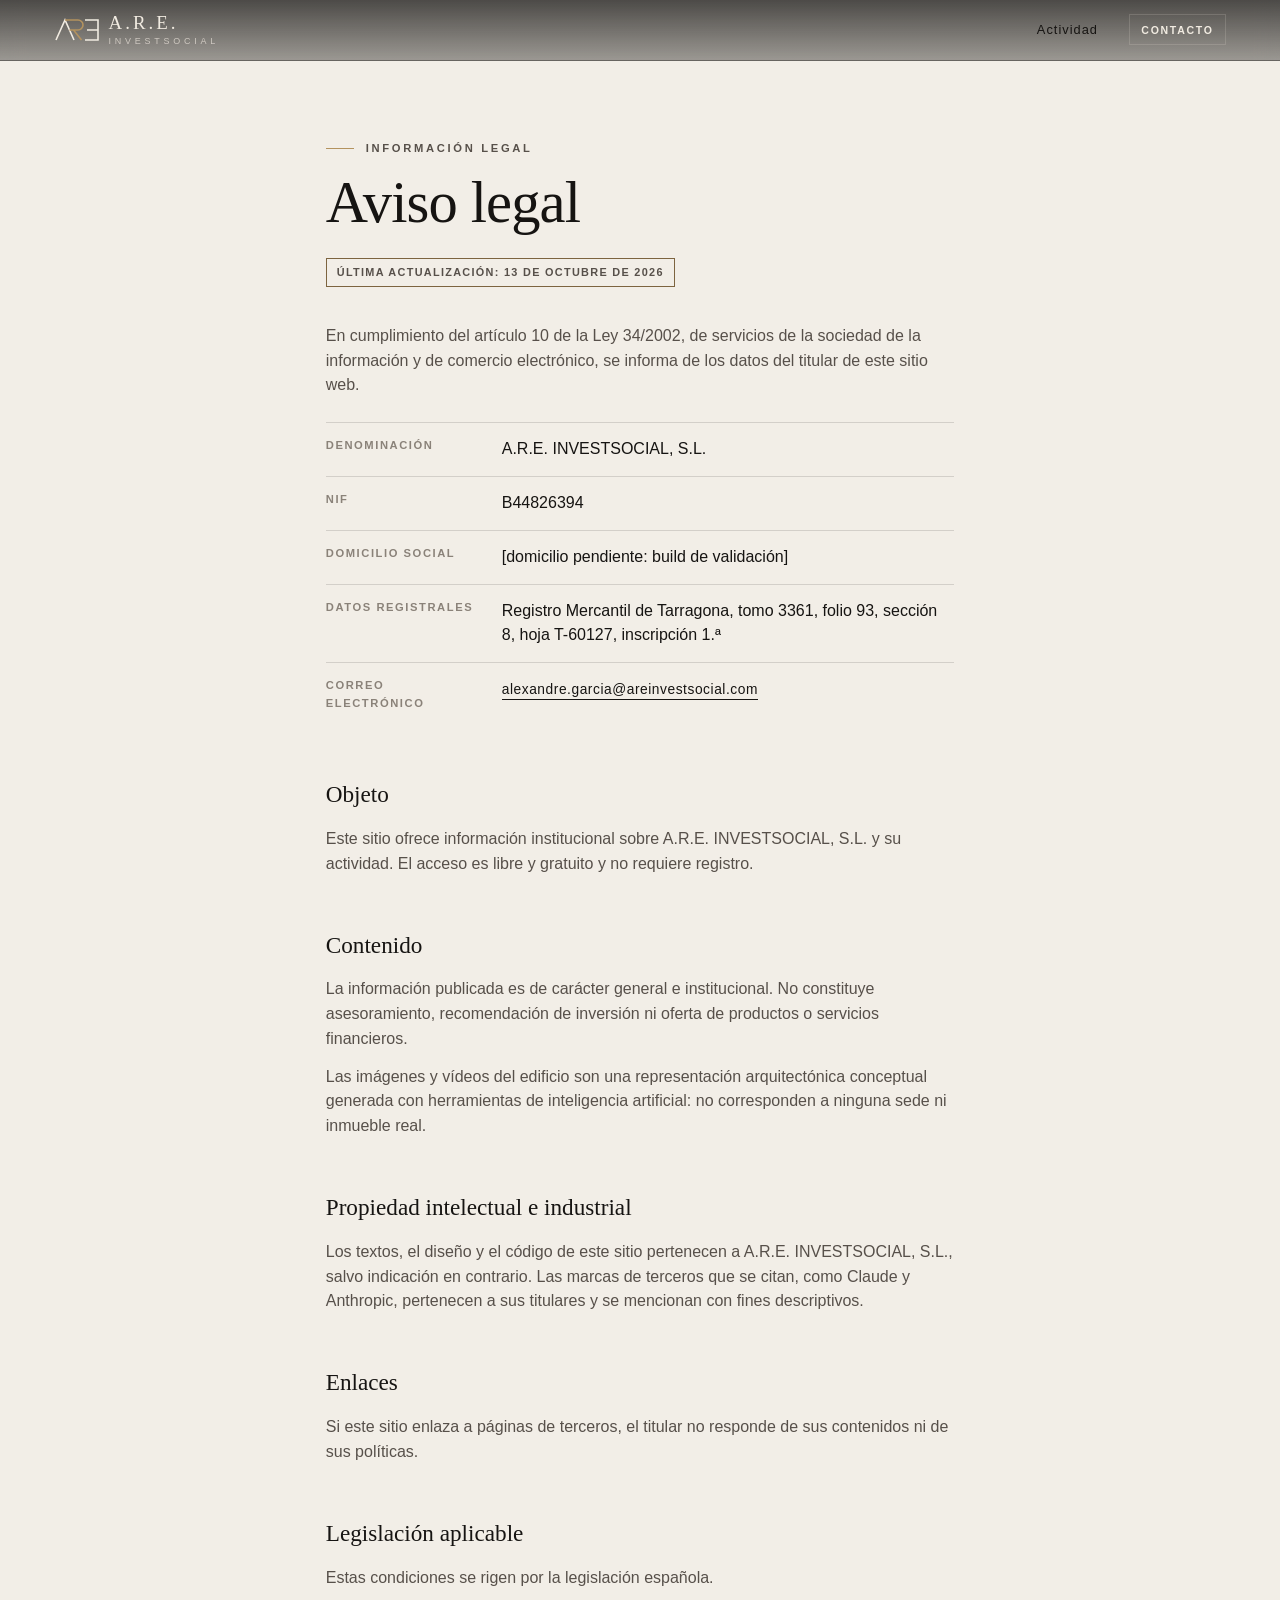
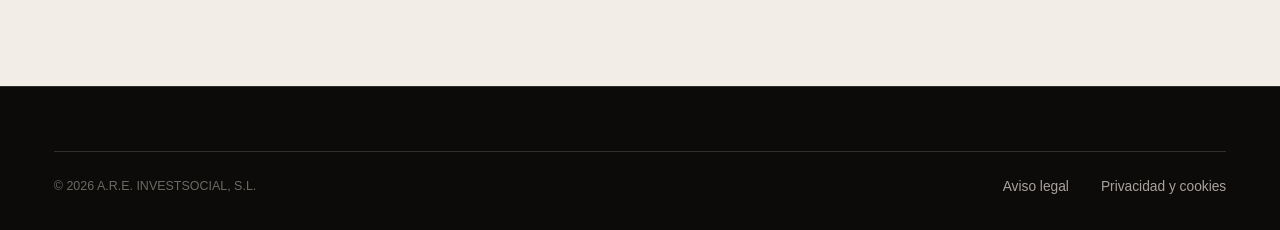
==== aviso-legal.html @ 9e73d2ab "Build de validación (sin domicilio; no publicable)" ====
<!doctype html>
<html lang="es">
<head>
  <meta charset="utf-8">
  <meta name="viewport" content="width=device-width, initial-scale=1">
  <meta http-equiv="Content-Security-Policy" content="default-src 'self'; script-src 'self'; style-src 'self'; img-src 'self' data:; object-src 'none'; base-uri 'none'; form-action 'none'">
  <meta name="referrer" content="strict-origin-when-cross-origin">
  <title>Aviso legal · A.R.E. INVESTSOCIAL</title>
  <meta name="description" content="Aviso legal de areinvestsocial.com: datos del titular conforme a la Ley 34/2002 y condiciones de uso.">
  <meta name="robots" content="noindex, nofollow">
  <link rel="canonical" href="https://areinvestsocial.com/aviso-legal.html">
  <link rel="icon" href="assets/img/favicon.svg" type="image/svg+xml">
  <link rel="stylesheet" href="assets/css/tokens.css">
  <link rel="stylesheet" href="assets/css/site.css">
  <link rel="stylesheet" href="assets/css/convergencia.css">
</head>
<body class="page">
  <a class="skip" href="#contenido">Saltar al contenido</a>
  <header class="site-header">
    <a class="brand" href="index.html" aria-label="A.R.E. INVESTSOCIAL — inicio"><svg class="brand__logo" viewBox="0 0 92 48" aria-hidden="true"><path d="M4 44 22 4l18 40M62 4h26v40H62M66 24h22" fill="none" stroke="currentColor" stroke-width="3.2" stroke-linejoin="miter"/><path class="brand__r" d="M22 4h26a10 10 0 0 1 0 20H31m8 0 16 20" fill="none" stroke-width="3.2"/></svg><span class="brand__text"><span class="brand__mark">A.R.E.</span><span class="brand__name">Investsocial</span></span></a>
    <nav class="site-nav" aria-label="Principal"><a href="index.html#actividad" class="nav-link">Actividad</a><a href="index.html#contacto" class="btn btn--ghost btn--sm">Contacto</a></nav>
  </header>
  <main id="contenido" class="doc">
    <p class="eyebrow eyebrow--dark">Información legal</p>
    <h1 class="h2 h2--dark">Aviso legal</h1>
    <p class="draft">Última actualización: 13 de octubre de 2026</p>
    <p class="text">En cumplimiento del artículo 10 de la Ley 34/2002, de servicios de la sociedad de la información y de comercio electrónico, se informa de los datos del titular de este sitio web.</p>
    <dl class="facts">
      <div><dt>Denominación</dt><dd>A.R.E. INVESTSOCIAL, S.L.</dd></div>
      <div><dt>NIF</dt><dd>B44826394</dd></div>
      <div><dt>Domicilio social</dt><dd>[domicilio pendiente: build de validación]</dd></div>
      <div><dt>Datos registrales</dt><dd>Registro Mercantil de Tarragona, tomo 3361, folio 93, sección 8, hoja T-60127, inscripción 1.ª</dd></div>
      <div><dt>Correo electrónico</dt><dd><a class="link" href="mailto:alexandre.garcia@areinvestsocial.com">alexandre.garcia@areinvestsocial.com</a></dd></div>
    </dl>
    <h2>Objeto</h2>
    <p>Este sitio ofrece información institucional sobre A.R.E. INVESTSOCIAL, S.L. y su actividad. El acceso es libre y gratuito y no requiere registro.</p>
    <h2>Contenido</h2>
    <p>La información publicada es de carácter general e institucional. No constituye asesoramiento, recomendación de inversión ni oferta de productos o servicios financieros.</p>
    <p>Las imágenes y vídeos del edificio son una representación arquitectónica conceptual generada con herramientas de inteligencia artificial: no corresponden a ninguna sede ni inmueble real.</p>
    <h2>Propiedad intelectual e industrial</h2>
    <p>Los textos, el diseño y el código de este sitio pertenecen a A.R.E. INVESTSOCIAL, S.L., salvo indicación en contrario. Las marcas de terceros que se citan, como Claude y Anthropic, pertenecen a sus titulares y se mencionan con fines descriptivos.</p>
    <h2>Enlaces</h2>
    <p>Si este sitio enlaza a páginas de terceros, el titular no responde de sus contenidos ni de sus políticas.</p>
    <h2>Legislación aplicable</h2>
    <p>Estas condiciones se rigen por la legislación española.</p>
  </main>
  <footer class="site-footer"><div class="site-footer__row site-footer__row--meta"><p>© 2026 A.R.E. INVESTSOCIAL, S.L.</p><nav class="site-footer__links" aria-label="Legal"><a href="aviso-legal.html" aria-current="page">Aviso legal</a><a href="privacidad.html">Privacidad y cookies</a></nav></div></footer>
</body>
</html>
---- assets/css/tokens.css ----
/* A.R.E. V2 — tokens del sistema visual.
   Paleta derivada de la biblia del edificio: piedra caliza, roble, bronce oscuro, vidrio; noche cálida para el recorrido. */
:root {
  /* Color */
  --ink: #0c0b0a;          /* noche cálida: fondo del recorrido */
  --ink-2: #161412;
  --ink-3: #221f1b;
  --bone: #f2eee7;         /* caliza apomazada: fondo editorial */
  --stone: #e4ded3;
  --stone-2: #cfc7b9;
  --oak: #8a6a48;
  --bronze: #b4935f;       /* acento único */
  --bronze-deep: #7d6440;
  --glass: #8f9a93;

  --on-dark: #f1ebe1;
  --on-dark-2: rgba(241, 235, 225, 0.68);
  --on-dark-3: rgba(241, 235, 225, 0.42);
  --line-dark: rgba(241, 235, 225, 0.16);
  --on-light: #161412;
  --on-light-2: #57504a;
  --on-light-3: #8a8279;
  --line-light: rgba(22, 20, 18, 0.14);

  /* Tipografía */
  --f-display: 'Iowan Old Style', 'Palatino Linotype', Georgia, serif;
  --f-text: -apple-system, BlinkMacSystemFont, 'Segoe UI', 'Helvetica Neue', Arial, sans-serif;
  --t-display: clamp(2.7rem, 1.2rem + 5.4vw, 7rem);
  --t-h2: clamp(2.1rem, 1.1rem + 3.2vw, 4.4rem);
  --t-h3: clamp(1.35rem, 1.1rem + 0.8vw, 1.85rem);
  --t-lead: clamp(1.05rem, 0.95rem + 0.42vw, 1.32rem);
  --t-body: 1rem;
  --t-small: 0.875rem;
  --t-label: 0.7rem;
  --track-label: 0.24em;

  /* Espacio (escala 4/8) */
  --s-1: 4px; --s-2: 8px; --s-3: 12px; --s-4: 16px; --s-5: 24px; --s-6: 32px;
  --s-7: 48px; --s-8: 64px; --s-9: 96px; --s-10: 128px; --s-11: 192px;
  --gutter: clamp(20px, 4.2vw, 64px);
  --maxw: 1440px;

  /* Movimiento */
  --ease-out: cubic-bezier(0.16, 1, 0.3, 1);
  --ease-io: cubic-bezier(0.65, 0, 0.35, 1);
  --d-1: 160ms; --d-2: 320ms; --d-3: 700ms; --d-4: 1200ms;

  /* Recorrido */
  --journey-length: 6.5;   /* altura del recorrido en pantallas (6 masters, 5 cortes) */
}
@media (max-width: 760px) {
  :root { --journey-length: 5.5; }
}
---- assets/css/site.css ----
/* A.R.E. — versión maestra. Tokens en tokens.css. Sin dependencias ni recursos de terceros. */
*,*::before,*::after{box-sizing:border-box}
html{background:var(--ink);color:var(--on-dark);font-family:var(--f-text);font-size:16px;-webkit-text-size-adjust:100%;scroll-behavior:smooth}
@media (prefers-reduced-motion:reduce){html{scroll-behavior:auto}}
body{margin:0;line-height:1.55;-webkit-font-smoothing:antialiased;text-rendering:optimizeLegibility}
img{display:block;max-width:100%}
a{color:inherit}
h1,h2,h3,p,ul,ol,dl,dd,figure{margin:0}
:focus-visible{outline:2px solid var(--bronze);outline-offset:3px}
::selection{background:var(--bronze);color:var(--ink)}
.skip{position:absolute;left:-999px;top:0;background:var(--bone);color:var(--on-light);padding:var(--s-3) var(--s-4);z-index:60}
.skip:focus{left:var(--s-4);top:var(--s-4)}

/* ── Marca y cabecera ─────────────────────────────── */
.site-header{position:fixed;inset:0 0 auto 0;z-index:40;display:flex;align-items:center;justify-content:space-between;gap:var(--s-4);padding:14px var(--gutter);background:linear-gradient(180deg,rgba(12,11,10,.72),rgba(12,11,10,.38));-webkit-backdrop-filter:blur(12px) saturate(1.2);backdrop-filter:blur(12px) saturate(1.2);border-bottom:1px solid var(--line-dark)}
.brand{display:inline-flex;align-items:center;gap:.55em;text-decoration:none;color:var(--on-dark)}
.brand__logo{width:46px;height:24px}
.brand__mark{font-family:var(--f-display);font-size:1.2rem;letter-spacing:.12em}
.brand__name{font-size:.66rem;letter-spacing:.32em;text-transform:uppercase;color:var(--on-dark-2)}
.site-header__scene{font-size:var(--t-label);letter-spacing:var(--track-label);text-transform:uppercase;color:var(--on-dark-3)}
.site-nav{display:flex;gap:clamp(14px,2.4vw,32px);align-items:center}
.nav-link{text-decoration:none;font-size:.8rem;letter-spacing:.08em;position:relative;padding:6px 0}
.nav-link::after{content:"";position:absolute;left:0;right:0;bottom:0;height:1px;background:var(--bronze);transform:scaleX(0);transform-origin:left;transition:transform var(--d-2) var(--ease-out)}
.nav-link:hover::after,.nav-link:focus-visible::after{transform:scaleX(1)}

/* ── Botones y enlaces ────────────────────────────── */
.btn{position:relative;display:inline-flex;align-items:center;gap:.5em;padding:.9em 1.5em;border:1px solid var(--on-dark);text-decoration:none;font-size:.74rem;font-weight:600;letter-spacing:.16em;text-transform:uppercase;background:transparent;color:var(--on-dark);cursor:pointer;overflow:hidden;isolation:isolate;transition:color var(--d-2) var(--ease-out),border-color var(--d-2)}
.btn::before{content:"";position:absolute;inset:0;z-index:-1;background:var(--on-dark);transform:scaleY(0);transform-origin:bottom;transition:transform var(--d-2) var(--ease-out)}
.btn:hover,.btn:focus-visible{color:var(--ink)}
.btn:hover::before,.btn:focus-visible::before{transform:scaleY(1)}
.btn--light{background:var(--on-dark);color:var(--ink)}
.btn--light::before{background:var(--bronze)}
.btn--ghost{border-color:var(--line-dark)}
.btn--sm{padding:.6em 1.1em;font-size:.66rem}
.link{text-decoration:none;font-size:.86rem;letter-spacing:.04em;background:linear-gradient(currentColor,currentColor) 0 100%/100% 1px no-repeat;padding-bottom:3px;transition:background-size var(--d-2) var(--ease-out)}
.link:hover{background-size:0 1px;background-position:100% 100%}

/* ── Tipografía ───────────────────────────────────── */
.eyebrow{margin-bottom:var(--s-4);font-size:var(--t-label);font-weight:600;letter-spacing:var(--track-label);text-transform:uppercase;color:var(--on-dark-2);display:flex;align-items:center;gap:12px}
.eyebrow::before{content:"";width:28px;height:1px;background:var(--bronze);flex:none}
.eyebrow__code{color:var(--bronze)}
.eyebrow--dark{color:var(--on-light-2)}
.eyebrow--dark .eyebrow__code{color:var(--bronze-deep)}
.display{margin-bottom:var(--s-5);font-family:var(--f-display);font-weight:400;font-size:var(--t-display);line-height:.98;letter-spacing:-.02em;text-wrap:balance}
.h2{margin-bottom:var(--s-5);font-family:var(--f-display);font-weight:400;font-size:var(--t-h2);line-height:1.04;letter-spacing:-.015em;text-wrap:balance}
.h2--dark{color:var(--on-light)}
.lead{font-size:var(--t-lead);color:var(--on-dark-2);max-width:38rem;margin-bottom:var(--s-6)}
.body{color:var(--on-dark-2);max-width:36rem}
.text{color:var(--on-light-2);max-width:40rem;margin-bottom:var(--s-5)}

/* ── Recorrido ────────────────────────────────────── */
.journey{position:relative;height:calc(var(--journey-length) * 100vh);height:calc(var(--journey-length) * 100svh)}
.journey__sticky{position:sticky;top:0;height:100vh;height:100svh;overflow:hidden;background:var(--ink)}
.stage{position:absolute;inset:0;overflow:hidden}
.layer{position:absolute;inset:0;width:100%;height:100%;object-fit:cover;will-change:transform,opacity;backface-visibility:hidden}
.layer:not([data-layer="s00"]){opacity:0;visibility:hidden}
.layer[data-layer="s03"]{object-position:50% 59%}
.layer[data-layer="s00"]{object-position:50% 71%}
.layer[data-layer="s04"]{object-position:50% 58%}
.layer[data-layer="s07"]{object-position:50% 40%}
.layer[data-layer="s01"]{object-position:50% 60%}
.stage__flash{position:absolute;inset:0;opacity:0;pointer-events:none;background:radial-gradient(ellipse 60% 55% at 50% 52%,rgba(255,236,206,.95),rgba(255,214,160,.35) 55%,rgba(255,214,160,0) 80%)}
.stage__scrim{position:absolute;inset:0;pointer-events:none;background:linear-gradient(180deg,rgba(12,11,10,.42) 0%,rgba(12,11,10,0) 26%,rgba(12,11,10,0) 48%,rgba(12,11,10,.78) 100%),linear-gradient(90deg,rgba(12,11,10,.5) 0%,rgba(12,11,10,.18) 32%,rgba(12,11,10,0) 50%)}
.panel{position:absolute;left:var(--gutter);right:var(--gutter);bottom:clamp(84px,14vh,150px);max-width:46rem;opacity:0;transform:translate3d(0,18px,0);transition:opacity var(--d-3) var(--ease-out),transform var(--d-3) var(--ease-out);pointer-events:none}
.panel.is-on{opacity:1;transform:none;pointer-events:auto}
.panel--hero{max-width:58rem}
.panel__actions{display:flex;gap:var(--s-6);align-items:center;flex-wrap:wrap}
.axes{list-style:none;padding:0;display:grid;border-top:1px solid var(--line-dark);max-width:34rem}
.axes li{border-bottom:1px solid var(--line-dark)}
.axes a{display:flex;gap:var(--s-4);align-items:baseline;padding:14px 0;text-decoration:none;font-size:1.06rem;transition:padding-left var(--d-2) var(--ease-out),color var(--d-2)}
.axes a:hover,.axes a:focus-visible{padding-left:8px;color:#fff}
.axes__floor{color:var(--bronze);font-size:var(--t-label);letter-spacing:.14em;min-width:2em}
.rail{position:absolute;right:var(--gutter);top:50%;transform:translateY(-50%);display:grid;gap:var(--s-5);z-index:5;padding-right:16px}
.rail__track{position:absolute;right:0;top:4px;bottom:4px;width:1px;background:var(--line-dark)}
.rail__fill{position:absolute;inset:0;background:var(--bronze);transform-origin:top;transform:scaleY(0)}
.rail__step{display:grid;text-align:right;background:none;border:0;color:var(--on-dark-3);cursor:pointer;padding:0;font:inherit;transition:color var(--d-2)}
.rail__step[aria-current="step"],.rail__step:hover{color:var(--on-dark)}
.rail__code{font-size:var(--t-label);letter-spacing:.14em;font-weight:600}
.rail__name{font-size:.82rem}
.motion-note{position:absolute;left:var(--gutter);top:86px;display:flex;gap:var(--s-4);align-items:center;flex-wrap:wrap;padding:10px 12px 10px 16px;border:1px solid var(--line-dark);background:rgba(12,11,10,.72);-webkit-backdrop-filter:blur(8px);backdrop-filter:blur(8px);font-size:var(--t-small);max-width:34rem;z-index:6}
.motion-note[hidden]{display:none}
.concept{position:absolute;left:var(--gutter);bottom:var(--s-4);font-size:.68rem;letter-spacing:.05em;color:var(--on-dark-3);max-width:70%}
.scroll-cue{position:absolute;left:50%;bottom:var(--s-6);width:1px;height:44px;background:var(--line-dark);overflow:hidden;transition:opacity var(--d-2)}
.scroll-cue.is-off{opacity:0}
.scroll-cue span{position:absolute;inset:0;background:var(--on-dark);animation:cue 2.2s var(--ease-io) infinite}
@keyframes cue{0%{transform:translateY(-100%)}60%,100%{transform:translateY(100%)}}
.hud{position:absolute;left:var(--gutter);top:86px;margin:0;padding:6px 10px;font:11px/1.35 ui-monospace,Menlo,monospace;color:#d8f5c8;background:rgba(0,0,0,.72);z-index:30;white-space:pre-wrap;max-width:92vw}
.hud[hidden]{display:none}
/* Entrada del titular */
.is-ready .panel--hero.is-on>*{animation:rise 1.3s var(--ease-out) both}
.is-ready .panel--hero.is-on>:nth-child(2){animation-delay:.1s}
.is-ready .panel--hero.is-on>:nth-child(3){animation-delay:.22s}
.is-ready .panel--hero.is-on>:nth-child(4){animation-delay:.34s}
@keyframes rise{from{opacity:0;transform:translate3d(0,22px,0)}to{opacity:1;transform:none}}

/* ── Áreas de actividad (S03–S05) ─────────────────── */
.area{display:grid;grid-template-columns:5fr 6fr;gap:clamp(32px,6vw,96px);align-items:center;background:var(--bone);color:var(--on-light);padding:clamp(72px,11vw,160px) var(--gutter)}
.area--reverse .area__img{order:2}
.area__img,.vision__img{position:relative;overflow:hidden;aspect-ratio:4/5;background:var(--stone)}
.area__img img,.vision__img img{width:100%;height:100%;object-fit:cover;transform:scale(1.12);will-change:transform}
.crop--grid{object-position:24% 30%}
.crop--stone{object-position:5% 50%}
.crop--core{object-position:64% 35%}
.crop--stair{object-position:50% 45%}
.list{list-style:none;padding:0;border-top:1px solid var(--line-light);max-width:40rem;margin-bottom:var(--s-5)}
.list li{position:relative;padding:12px 0 12px 26px;border-bottom:1px solid var(--line-light);color:var(--on-light)}
.list li::before{content:"";position:absolute;left:0;top:1.35em;width:12px;height:1px;background:var(--bronze-deep)}
.pending{font-size:var(--t-small);font-style:italic;color:var(--on-light-3)}
.notice{max-width:40rem;border-left:2px solid var(--bronze-deep);padding:2px 0 2px 16px;font-size:.92rem;color:var(--on-light-2)}
.notice strong{color:var(--on-light);font-weight:600}

/* ── Dirección y visión (S06) ─────────────────────── */
.vision{position:relative;min-height:88vh;display:grid;align-items:end;padding:clamp(72px,11vw,160px) var(--gutter);overflow:hidden}
.vision__img{position:absolute;inset:0;aspect-ratio:auto}
.vision__img::after{content:"";position:absolute;inset:0;background:linear-gradient(0deg,rgba(12,11,10,.9) 0%,rgba(12,11,10,.55) 45%,rgba(12,11,10,.25) 100%)}
.vision__body{position:relative;max-width:46rem}

/* ── Contacto (S07) ───────────────────────────────── */
.contact{background:var(--bone);color:var(--on-light);padding:clamp(72px,11vw,160px) var(--gutter);display:grid;grid-template-columns:6fr 5fr;gap:clamp(32px,6vw,96px);align-items:start}
.contact__mail{font-family:var(--f-display);font-size:clamp(1.3rem,.8rem + 2.2vw,2.6rem);line-height:1.15;margin-bottom:var(--s-5);overflow-wrap:anywhere}
.contact__mail a{text-decoration:none;background:linear-gradient(var(--bronze-deep),var(--bronze-deep)) 0 100%/100% 1px no-repeat;transition:background-size var(--d-3) var(--ease-out)}
.contact__mail a:hover{background-size:0 1px;background-position:100% 100%}
.facts{display:grid;gap:0}
.facts>div{display:grid;grid-template-columns:10rem minmax(0,1fr);gap:var(--s-4);padding:14px 0;border-top:1px solid var(--line-light)}
.facts dt{font-size:var(--t-label);font-weight:600;letter-spacing:.14em;text-transform:uppercase;color:var(--on-light-3)}
.facts dd{overflow-wrap:anywhere}

/* ── Pie ──────────────────────────────────────────── */
.site-footer{padding:var(--s-8) var(--gutter) var(--s-6);display:grid;gap:var(--s-6);border-top:1px solid var(--line-dark)}
.site-footer__row{display:flex;justify-content:space-between;align-items:center;gap:var(--s-5);flex-wrap:wrap}
.site-footer__row--meta{padding-top:var(--s-5);border-top:1px solid var(--line-dark);font-size:.78rem;color:var(--on-dark-3)}
.site-footer__links{display:flex;gap:var(--s-6);flex-wrap:wrap;font-size:.86rem}
.site-footer__links a{text-decoration:none;color:var(--on-dark-2)}
.site-footer__links a:hover{color:var(--on-dark)}
.toggle{display:inline-flex;align-items:center;gap:.6em;background:none;border:0;color:var(--on-dark-2);font:inherit;font-size:.78rem;cursor:pointer;padding:0}
.toggle i{width:28px;height:16px;border-radius:999px;border:1px solid var(--on-dark-3);position:relative}
.toggle i::after{content:"";position:absolute;top:2px;left:2px;width:10px;height:10px;border-radius:50%;background:var(--on-dark-3);transition:transform var(--d-2) var(--ease-out),background var(--d-2)}
.toggle[aria-pressed="true"] i::after{transform:translateX(12px);background:var(--bronze)}

/* ── Revelado (solo lo que aún no se ve; sin JS todo es visible) ── */
.reveal{opacity:0;transform:translate3d(0,26px,0);transition:opacity 1s var(--ease-out),transform 1s var(--ease-out)}
.reveal.is-in{opacity:1;transform:none}

/* ── Movimiento reducido ──────────────────────────── */
.is-reduced .panel,.is-reduced .reveal{transition:none}
.is-reduced .scroll-cue span,.is-reduced .is-ready .panel--hero.is-on>*{animation:none}
.is-reduced .area__img img,.is-reduced .vision__img img{transform:none}

/* ── Revisión de textos (?review=1) ───────────────── */
.is-review [data-status]{position:relative;outline:1px dashed currentColor;outline-offset:4px}
.is-review [data-status]::after{position:absolute;top:-9px;right:-6px;font:600 9px/1 var(--f-text);letter-spacing:.08em;padding:3px 5px;color:#fff}
.is-review [data-status="fact"]{outline-color:#4f8a5b}.is-review [data-status="fact"]::after{content:"FACT";background:#4f8a5b}
.is-review [data-status="copy"]{outline-color:#b4935f}.is-review [data-status="copy"]::after{content:"COPY";background:#8a6a3e}
.is-review [data-status="review"]{outline-color:#c0503f}.is-review [data-status="review"]::after{content:"REVIEW";background:#c0503f}

/* ── Móvil ────────────────────────────────────────── */
@media (max-width:860px){
  .site-header__scene{display:none}
  .area,.contact{grid-template-columns:1fr}
  .area--reverse .area__img{order:0}
  .area__img{aspect-ratio:16/11}
}
@media (max-width:640px){
  .site-header{padding:10px 16px}
  .brand__name{display:none}
  .site-nav .nav-link{display:none}
  .panel{left:16px;right:52px;bottom:96px}
  .rail{right:12px;gap:var(--s-4);padding-right:12px}
  .rail__name{display:none}
  .concept{left:16px;max-width:calc(100% - 32px);font-size:.62rem}
  .motion-note{left:16px;right:16px;top:70px}
  .facts>div{grid-template-columns:1fr;gap:2px}
  .vision{min-height:76vh}
}

/* ── Páginas de texto (legales, 404) ──────────────── */
.page{background:var(--bone);color:var(--on-light)}
.doc{max-width:46rem;margin:0 auto;padding:140px var(--gutter) var(--s-9)}
.doc h2{font-family:var(--f-display);font-weight:400;font-size:1.45rem;margin:2.2em 0 .6em;color:var(--on-light)}
.doc p{color:var(--on-light-2)}
.doc p+p{margin-top:.8em}
.doc .facts{margin:var(--s-5) 0}
.draft{display:inline-block;margin:0 0 var(--s-5);padding:5px 10px;border:1px solid var(--bronze-deep);color:var(--bronze-deep);font-size:.68rem;font-weight:600;letter-spacing:.12em;text-transform:uppercase}
.page .site-footer{background:var(--ink)}
.page--404{background:var(--ink);color:var(--on-dark)}
.doc--404{min-height:100vh;display:grid;align-content:end;padding-bottom:12vh;max-width:none;position:relative}
.doc--404>*:not(.doc__img){position:relative;max-width:40rem}
.doc__img{position:fixed;inset:0;margin:0}
.doc__img img{width:100%;height:100%;object-fit:cover;opacity:.45}
.is-past-journey .site-header__scene{opacity:0}
.site-header__scene{transition:opacity var(--d-2)}
.rail{text-shadow:0 1px 10px rgba(12,11,10,.8)}
.rail__step{color:var(--on-dark-2)}
.rail__step[aria-current="step"]{color:#fff}
---- assets/css/convergencia.css ----
/* A.R.E. — iteración de convergencia: marca, héroe, capítulos, máscaras, menú móvil. Se carga después de site.css. */
/* Marca */
.brand__logo{width:46px;height:24px;color:var(--on-dark);flex:none}
.brand__r{stroke:var(--bronze)}
.brand__door{color:var(--on-dark)}
.brand__text{display:inline-flex;flex-direction:column;line-height:1}
.brand__mark{font-size:1.18rem;letter-spacing:.16em}
.brand__name{margin-top:4px;font-size:.56rem;letter-spacing:.42em}
/* Héroe */
.panel--hero{bottom:clamp(64px,10vh,120px);max-width:44rem}
.panel--hero .display{font-size:clamp(2.4rem,1rem + 3.6vw,4.9rem);line-height:.94;letter-spacing:.005em}
.panel--hero .lead{max-width:30rem;margin-top:var(--s-4);font-size:clamp(.98rem,.9rem + .3vw,1.12rem)}
.panel--wide{max-width:40rem}
.panel.is-past{transform:translate3d(0,-22px,0)}
.body--small{margin-top:var(--s-5);font-size:.88rem;color:var(--on-dark-3)}
.stage__dim{position:absolute;inset:0;background:var(--ink);opacity:0;pointer-events:none}
.scroll-cue{display:grid;justify-items:center;gap:10px;width:auto;height:auto;background:none;transform:translateX(-50%);overflow:visible}
.scroll-cue__label{font-size:.62rem;letter-spacing:.24em;text-transform:uppercase;color:var(--on-dark-3)}
.scroll-cue__line{position:relative;display:block;width:1px;height:44px;background:var(--line-dark);overflow:hidden}
.scroll-cue__line span{position:absolute;inset:0;background:var(--on-dark);animation:cue 2.2s var(--ease-io) infinite}
.is-reduced .scroll-cue__line span{animation:none}
.scroll-cue>.scroll-cue__label{position:static;inset:auto;background:none;animation:none}
.scroll-cue>.scroll-cue__line{position:relative;inset:auto;animation:none}
/* Áreas de S02 */
.axes a{display:grid;grid-template-columns:2.6em 1fr auto;align-items:baseline}
.axes__go{opacity:0;transform:translateX(-6px);transition:opacity var(--d-2),transform var(--d-2) var(--ease-out);color:var(--bronze)}
.axes a:hover .axes__go,.axes a:focus-visible .axes__go{opacity:1;transform:none}
/* Índice de capítulos (escritorio) */
.chapters{position:fixed;left:14px;top:50%;transform:translate(-12px,-50%);z-index:30;display:grid;gap:14px;opacity:0;pointer-events:none;transition:opacity var(--d-3) var(--ease-out),transform var(--d-3) var(--ease-out);mix-blend-mode:difference}
.chapters.is-on{opacity:1;transform:translate(0,-50%);pointer-events:auto}
.chapters a{position:relative;display:flex;gap:10px;align-items:baseline;text-decoration:none;color:var(--bronze);opacity:.6;font-size:0;letter-spacing:.14em;text-transform:uppercase;transition:opacity var(--d-2)}
.chapters a:hover,.chapters a:focus-visible{opacity:1;font-size:.66rem}
.chapters a:hover,.chapters a:focus-visible{background:var(--ink);color:var(--on-dark);padding:2px 8px 2px 0}
.chapters a span{font-family:var(--f-display);font-size:.9rem;letter-spacing:.02em}
.chapters a[aria-current]{opacity:1}
.chapters a[aria-current]::before{content:"";position:absolute;left:-14px;top:.55em;width:9px;height:1px;background:currentColor}
@media (max-width:1100px){.chapters{display:none}}
/* Capítulos */
.area{position:relative}
.area--dark{background:var(--ink);color:var(--on-dark)}
.area__body,.contact__body,.vision__body{position:relative}
.chapter-no{position:absolute;top:-.62em;left:-.04em;font-family:var(--f-display);font-size:clamp(6rem,3rem + 10vw,13rem);line-height:1;color:transparent;-webkit-text-stroke:1px rgba(241,235,225,.13);pointer-events:none;user-select:none;z-index:0}
.chapter-no--dark{-webkit-text-stroke:1px rgba(22,20,18,.12)}
.area__body>*:not(.chapter-no),.vision__body>*:not(.chapter-no),.contact__body>*:not(.chapter-no){position:relative;z-index:1}
.area--dark .h2{color:var(--on-dark)}
.text--dark{color:var(--on-dark-2)}
.text--small{font-size:.9rem}
.link--dark{color:var(--on-light)}
.label{margin-bottom:8px;font-size:var(--t-label);font-weight:600;letter-spacing:.18em;text-transform:uppercase;color:var(--on-dark-2)}
.steps{list-style:none;padding:0;margin:0 0 var(--s-6);display:grid;grid-template-columns:repeat(3,1fr);border-top:1px solid var(--line-dark)}
.steps li{padding:14px 16px 0 0;font-size:.92rem;color:var(--on-dark)}
.steps li+li{padding-left:16px;border-left:1px solid var(--line-dark)}
.steps span{display:block;margin-bottom:6px;font-family:var(--f-display);color:var(--bronze);font-size:1.1rem}
.scope{margin-bottom:var(--s-5);padding:var(--s-4) var(--s-5);border:1px solid var(--line-dark);max-width:40rem}
.area--dark .pending{color:var(--on-dark-3)}
.tags{list-style:none;padding:0;margin:0 0 var(--s-5);display:flex;flex-wrap:wrap;gap:8px}
.tags li{padding:7px 14px;border:1px solid var(--line-dark);font-size:.82rem;color:var(--on-dark-2);transition:border-color var(--d-2),color var(--d-2)}
.tags li:hover{border-color:var(--bronze);color:var(--on-dark)}
.limits{list-style:none;padding:0;margin-top:var(--s-6);display:grid;gap:8px;max-width:36rem}
.limits li{position:relative;padding-left:24px;color:var(--on-dark-2);font-size:.92rem}
.limits li::before{content:"";position:absolute;left:0;top:.75em;width:12px;height:1px;background:var(--bronze)}
.vision__body .chapter-no{top:-.7em}
/* Máscara de entrada de las imágenes de capítulo */
.mask{clip-path:inset(14% 10% 14% 10%);transition:clip-path 1.4s var(--ease-out)}
.mask.is-open{clip-path:inset(0 0 0 0)}
.is-reduced .mask{clip-path:none;transition:none}
/* Menú móvil (sin JS: <details>) */
.menu{display:none;position:relative}
.menu summary{list-style:none;cursor:pointer;width:44px;height:44px;display:grid;place-content:center;gap:6px;border:1px solid var(--line-dark)}
.menu summary::-webkit-details-marker{display:none}
.menu summary span{display:block;width:18px;height:1px;background:var(--on-dark);transition:transform var(--d-2) var(--ease-out)}
.menu[open] summary span:first-child{transform:translateY(3.5px) rotate(45deg)}
.menu[open] summary span:last-child{transform:translateY(-3.5px) rotate(-45deg)}
.menu__panel{position:fixed;left:0;right:0;top:64px;display:grid;padding:8px 16px 20px;background:rgba(12,11,10,.96);-webkit-backdrop-filter:blur(14px);backdrop-filter:blur(14px);border-bottom:1px solid var(--line-dark)}
.menu__panel a{padding:15px 0;border-bottom:1px solid var(--line-dark);text-decoration:none;font-family:var(--f-display);font-size:1.25rem}
/* Hoja de marca (interna) */
.doc--wide{max-width:72rem}
.brand-grid{display:grid;grid-template-columns:repeat(auto-fit,minmax(18rem,1fr));gap:var(--s-6);margin:var(--s-6) 0}
.brand-card .label{color:var(--on-light-2)}
.brand-card__stage{display:flex;align-items:center;gap:14px;min-height:150px;padding:var(--s-6);background:var(--ink);color:var(--on-dark)}
.brand-card__sym{width:56px;height:56px;flex:none}
.brand-card__word{font-family:var(--f-display);font-size:.82rem;letter-spacing:.34em}
.brand-card__word b{display:block;font-weight:400;font-size:1.6rem;letter-spacing:.16em;margin-bottom:4px}
.brand-card__word--solo i{display:block;width:40px;height:1px;background:var(--bronze);margin:10px 0}
.brand-card__sizes{display:flex;align-items:center;gap:18px;padding:var(--s-4) 0}
.mini-word{font-family:var(--f-display);font-size:.7rem;letter-spacing:.14em}
/* Móvil */
@media (max-width:860px){
  .steps{grid-template-columns:1fr}
  .steps li+li{padding-left:0;border-left:0;border-top:1px solid var(--line-dark);padding-top:12px}
}
@media (max-width:640px){
  .site-nav{display:none}
  .menu{display:block}
  .brand__logo{width:40px;height:21px}
  .panel--hero{bottom:120px}
  .panel--hero .display{font-size:clamp(2.1rem,10.2vw,3rem)}
  .panel,.panel--hero{right:16px}
  .rail{display:none}
  .menu__panel{bottom:0;align-content:start;overflow:auto}
  .panel__actions .btn{min-height:48px}
  .axes a{min-height:48px;align-items:center}
  .scroll-cue{bottom:14px}
  .scroll-cue__label{display:none}
  .chapter-no{font-size:5.5rem;top:-.45em}
  .area{padding-top:88px;padding-bottom:88px}
  .contact__mail{font-size:1.4rem}
}

/* S00 · apertura de marca: el trazo del logotipo se dibuja y se abre al recorrido. Sin JS se retira sola a los 3 s */
.intro{position:fixed;inset:0;z-index:100;display:grid;place-content:center;justify-items:center;gap:18px;background:var(--ink);color:var(--on-dark);transition:opacity .7s var(--ease-out),visibility 0s .7s;animation:intro-out .01s 3s forwards}
.intro__logo{width:120px;height:63px;color:var(--on-dark)}
.intro__r{stroke:var(--bronze)}
.intro__logo path{stroke-dasharray:1;stroke-dashoffset:1;animation:draw 1s var(--ease-out) forwards}
.intro__logo .intro__r{animation-delay:.25s}.intro__logo .intro__e{animation-delay:.45s}
.intro__name{margin:0;font:500 11px/1 var(--f-text);letter-spacing:.42em;padding-left:.42em;opacity:0;animation:fade .8s .5s var(--ease-out) forwards}
.is-ready .intro{opacity:0;visibility:hidden}
.is-reduced .intro{display:none}
@keyframes draw{to{stroke-dashoffset:0}}
@keyframes fade{to{opacity:.8}}
@keyframes intro-out{to{opacity:0;visibility:hidden}}
/* Imágenes provisionales de los capítulos: en revisión (?review=1) se marca qué master falta */
.is-review [data-master]::before{content:"PROVISIONAL · master " attr(data-master) " pendiente";position:absolute;z-index:2;left:10px;top:10px;padding:4px 7px;font:600 9px/1.2 var(--f-text);letter-spacing:.08em;color:#fff;background:#c0503f}

/* S07 · contraplano (shot 05): la sede mira a la ciudad */
.contact__img{grid-column:1/-1;position:relative;overflow:hidden;aspect-ratio:21/8;margin:calc(-1 * clamp(24px,4vw,56px)) 0 var(--s-6);background:var(--stone)}
.contact__img img{width:100%;height:100%;object-fit:cover;object-position:50% 62%}
@media (max-width:760px){.contact__img{aspect-ratio:4/3}.contact__img img{object-position:62% 60%}}

/* Hero: el oscurecido solo abajo a la izquierda, donde va el texto; la fachada respira */
.stage__scrim--hero{position:absolute;inset:0;pointer-events:none;background:radial-gradient(ellipse 70% 60% at 0% 100%,rgba(12,11,10,.78) 0%,rgba(12,11,10,.42) 45%,rgba(12,11,10,0) 75%)}
/* Móvil: marca reconocible (A.R.E. + INVESTSOCIAL en dos líneas) */
@media (max-width:640px){
  .brand__name{display:block;font-size:.5rem;letter-spacing:.36em;margin-top:3px}
  .brand__mark{font-size:1.02rem}
}
/* Móvil vertical: la aérea y la plaza se encuadran como banda completa (edificio + acceso legibles), no como recorte de retícula */
@media (max-aspect-ratio:4/5){
  .layer[data-layer="s00"],.layer[data-layer="s01"]{max-width:none;inset:auto auto auto 50%;top:9vh;top:9svh;height:auto;aspect-ratio:1920/1071;object-fit:cover;-webkit-mask-image:linear-gradient(180deg,transparent 0,#000 12%,#000 82%,transparent 100%);mask-image:linear-gradient(180deg,transparent 0,#000 12%,#000 82%,transparent 100%)}
  .layer[data-layer="s00"]{width:200vw;margin-left:-100vw}
  .layer[data-layer="s01"]{width:165vw;margin-left:-82.5vw;top:12vh;top:12svh}
  .panel--hero{bottom:96px}
}

/* Capítulos S03–S05: plano general (08/10/12) y detalle (09/11/13) en composición editorial: mismo plano de
   página, sin borde ni sombra; el detalle se alinea con el borde exterior y continúa la imagen hacia abajo */
.area__media{position:relative;margin:0;display:grid;grid-template-columns:repeat(12,minmax(0,1fr));gap:10px}
.area__media .area__img{grid-column:1/-1;aspect-ratio:5/4}
.area__detail{grid-column:6/-1;position:relative;margin:0;overflow:hidden;aspect-ratio:16/9;background:var(--stone)}
.area--reverse .area__media{order:2}
.area--reverse .area__detail{grid-column:1/8}
.area__detail img{width:100%;height:100%;object-fit:cover;transform:scale(1.06);will-change:transform}
.area__detail.mask{transition-delay:.2s}
.vision__img img{object-position:50% 40%}
/* Cierre · terraza */
.closing{position:relative;min-height:92vh;min-height:92svh;display:grid;align-items:end;padding:clamp(72px,11vw,160px) var(--gutter);overflow:hidden;background:var(--ink);color:var(--on-dark)}
.closing__img{position:absolute;inset:0;margin:0}
.closing__img img{width:100%;height:100%;object-fit:cover;object-position:50% 55%;transform:scale(1.12);will-change:transform}
.closing__img::after{content:"";position:absolute;inset:0;background:linear-gradient(0deg,rgba(12,11,10,.82) 0%,rgba(12,11,10,.35) 42%,rgba(12,11,10,0) 70%)}
.closing__body{position:relative;z-index:1;max-width:40rem}
.closing__body .h2{margin-bottom:var(--s-4)}
.is-reduced .area__detail img,.is-reduced .closing__img img{transform:none}
@media (max-width:860px){
  .area__media .area__img{aspect-ratio:16/11}
  .area__detail,.area--reverse .area__detail{grid-column:4/-1}
  .area--reverse .area__media{order:0}
  .closing{min-height:80vh;min-height:80svh}
}
/* Marca 2.0 (hoja interna) */
.brand-card__stage--light{background:var(--bone);color:var(--on-light)}
.brand-card__stage+.brand-card__stage{margin-top:2px}
.brand-card__sym--wide{width:92px;height:48px}
.brand-card__word--ink{color:var(--on-light)}
.brand-card__word--blue{color:#2e52a3;font-family:var(--f-text);font-size:.72rem;letter-spacing:.42em}
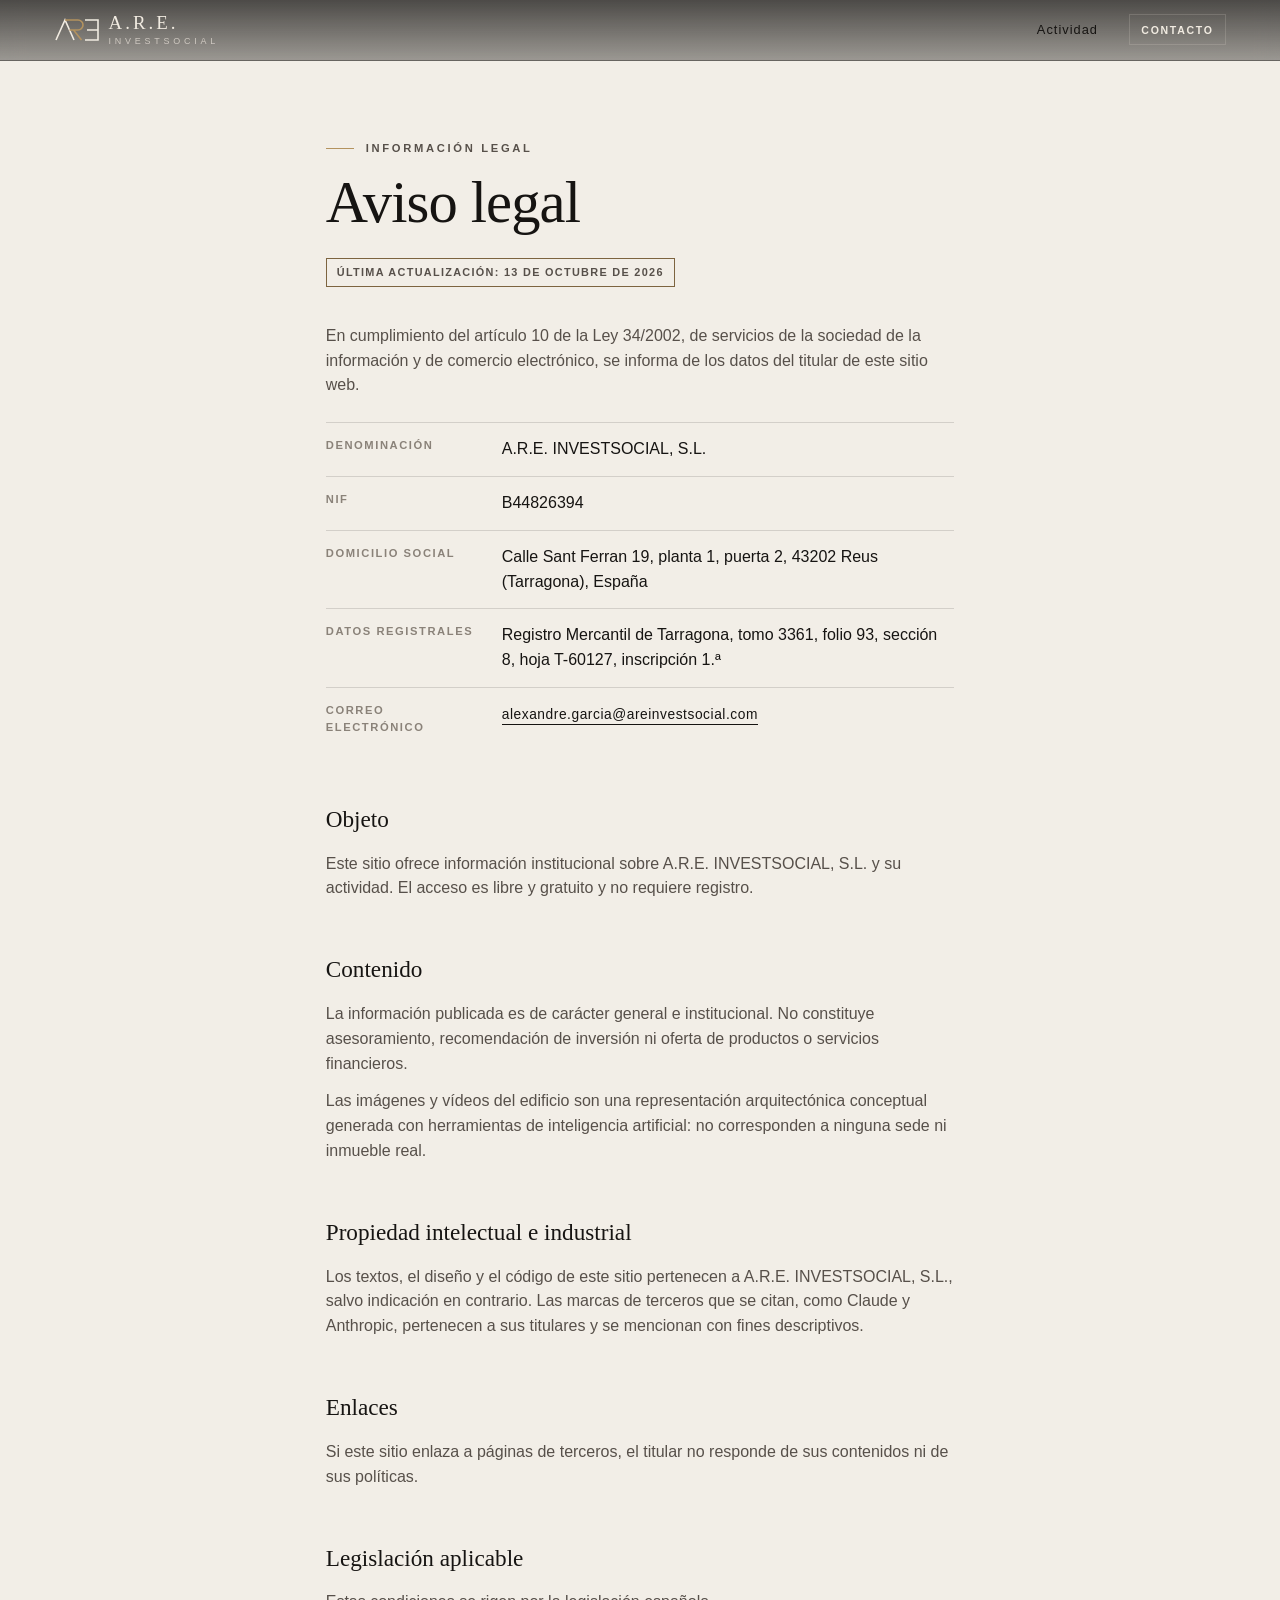
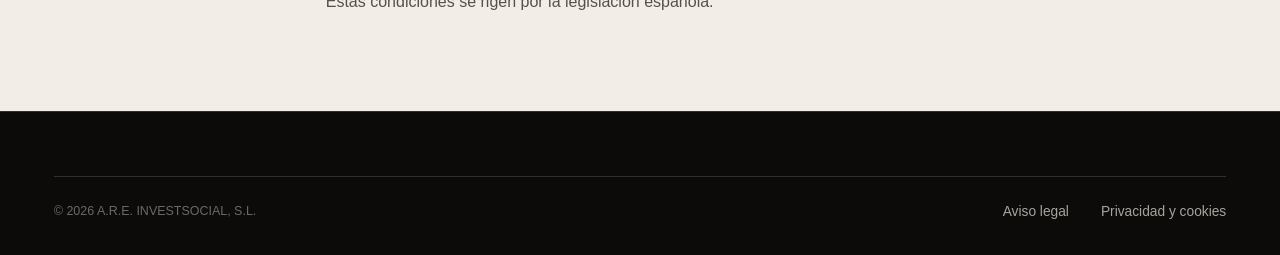
==== commit bbdba08e: "Publicación de areinvestsocial.com" ====
--- a/aviso-legal.html
+++ b/aviso-legal.html
@@ -28,7 +28,7 @@
     <dl class="facts">
       <div><dt>Denominación</dt><dd>A.R.E. INVESTSOCIAL, S.L.</dd></div>
       <div><dt>NIF</dt><dd>B44826394</dd></div>
-      <div><dt>Domicilio social</dt><dd>[domicilio pendiente: build de validación]</dd></div>
+      <div><dt>Domicilio social</dt><dd>Calle Sant Ferran 19, planta 1, puerta 2, 43202 Reus (Tarragona), España</dd></div>
       <div><dt>Datos registrales</dt><dd>Registro Mercantil de Tarragona, tomo 3361, folio 93, sección 8, hoja T-60127, inscripción 1.ª</dd></div>
       <div><dt>Correo electrónico</dt><dd><a class="link" href="mailto:alexandre.garcia@areinvestsocial.com">alexandre.garcia@areinvestsocial.com</a></dd></div>
     </dl>
--- a/assets/css/site.css
+++ b/assets/css/site.css
@@ -1,7 +1,12 @@
 /* A.R.E. — versión maestra. Tokens en tokens.css. Sin dependencias ni recursos de terceros. */
 *,*::before,*::after{box-sizing:border-box}
 html{background:var(--ink);color:var(--on-dark);font-family:var(--f-text);font-size:16px;-webkit-text-size-adjust:100%;scroll-behavior:smooth}
-@media (prefers-reduced-motion:reduce){html{scroll-behavior:auto}}
+@media (prefers-reduced-motion:reduce){
+  html{scroll-behavior:auto}
+  .intro{display:none}
+  .panel,.reveal,.mask,.area__detail img,.closing__img img,.area__img img,.vision__img img{transition:none;animation:none;transform:none;clip-path:none}
+  .scroll-cue span,.scroll-cue__line span,.is-ready .panel--hero.is-on>*{animation:none}
+}
 body{margin:0;line-height:1.55;-webkit-font-smoothing:antialiased;text-rendering:optimizeLegibility}
 img{display:block;max-width:100%}
 a{color:inherit}
@@ -77,8 +82,6 @@
 .rail__step[aria-current="step"],.rail__step:hover{color:var(--on-dark)}
 .rail__code{font-size:var(--t-label);letter-spacing:.14em;font-weight:600}
 .rail__name{font-size:.82rem}
-.motion-note{position:absolute;left:var(--gutter);top:86px;display:flex;gap:var(--s-4);align-items:center;flex-wrap:wrap;padding:10px 12px 10px 16px;border:1px solid var(--line-dark);background:rgba(12,11,10,.72);-webkit-backdrop-filter:blur(8px);backdrop-filter:blur(8px);font-size:var(--t-small);max-width:34rem;z-index:6}
-.motion-note[hidden]{display:none}
 .concept{position:absolute;left:var(--gutter);bottom:var(--s-4);font-size:.68rem;letter-spacing:.05em;color:var(--on-dark-3);max-width:70%}
 .scroll-cue{position:absolute;left:50%;bottom:var(--s-6);width:1px;height:44px;background:var(--line-dark);overflow:hidden;transition:opacity var(--d-2)}
 .scroll-cue.is-off{opacity:0}
@@ -132,10 +135,6 @@
 .site-footer__links{display:flex;gap:var(--s-6);flex-wrap:wrap;font-size:.86rem}
 .site-footer__links a{text-decoration:none;color:var(--on-dark-2)}
 .site-footer__links a:hover{color:var(--on-dark)}
-.toggle{display:inline-flex;align-items:center;gap:.6em;background:none;border:0;color:var(--on-dark-2);font:inherit;font-size:.78rem;cursor:pointer;padding:0}
-.toggle i{width:28px;height:16px;border-radius:999px;border:1px solid var(--on-dark-3);position:relative}
-.toggle i::after{content:"";position:absolute;top:2px;left:2px;width:10px;height:10px;border-radius:50%;background:var(--on-dark-3);transition:transform var(--d-2) var(--ease-out),background var(--d-2)}
-.toggle[aria-pressed="true"] i::after{transform:translateX(12px);background:var(--bronze)}
 
 /* ── Revelado (solo lo que aún no se ve; sin JS todo es visible) ── */
 .reveal{opacity:0;transform:translate3d(0,26px,0);transition:opacity 1s var(--ease-out),transform 1s var(--ease-out)}
@@ -168,7 +167,6 @@
   .rail{right:12px;gap:var(--s-4);padding-right:12px}
   .rail__name{display:none}
   .concept{left:16px;max-width:calc(100% - 32px);font-size:.62rem}
-  .motion-note{left:16px;right:16px;top:70px}
   .facts>div{grid-template-columns:1fr;gap:2px}
   .vision{min-height:76vh}
 }
